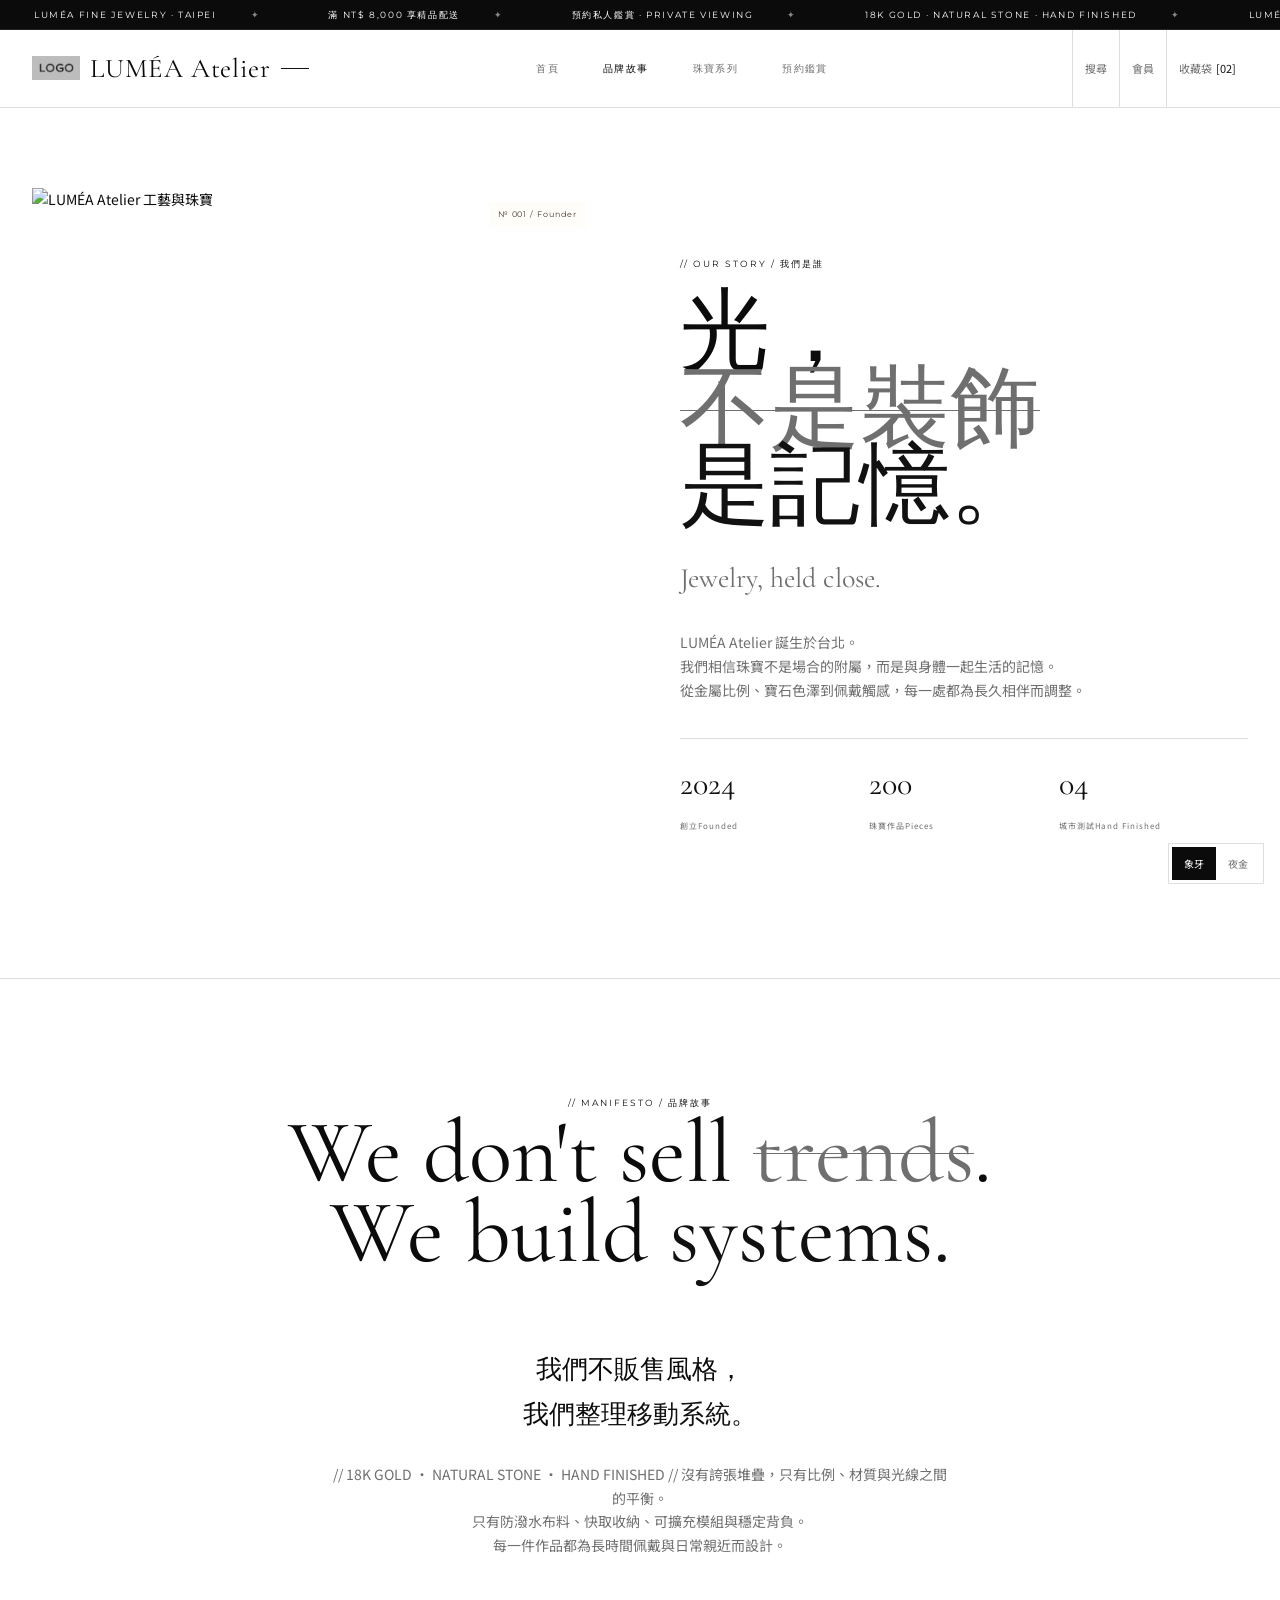
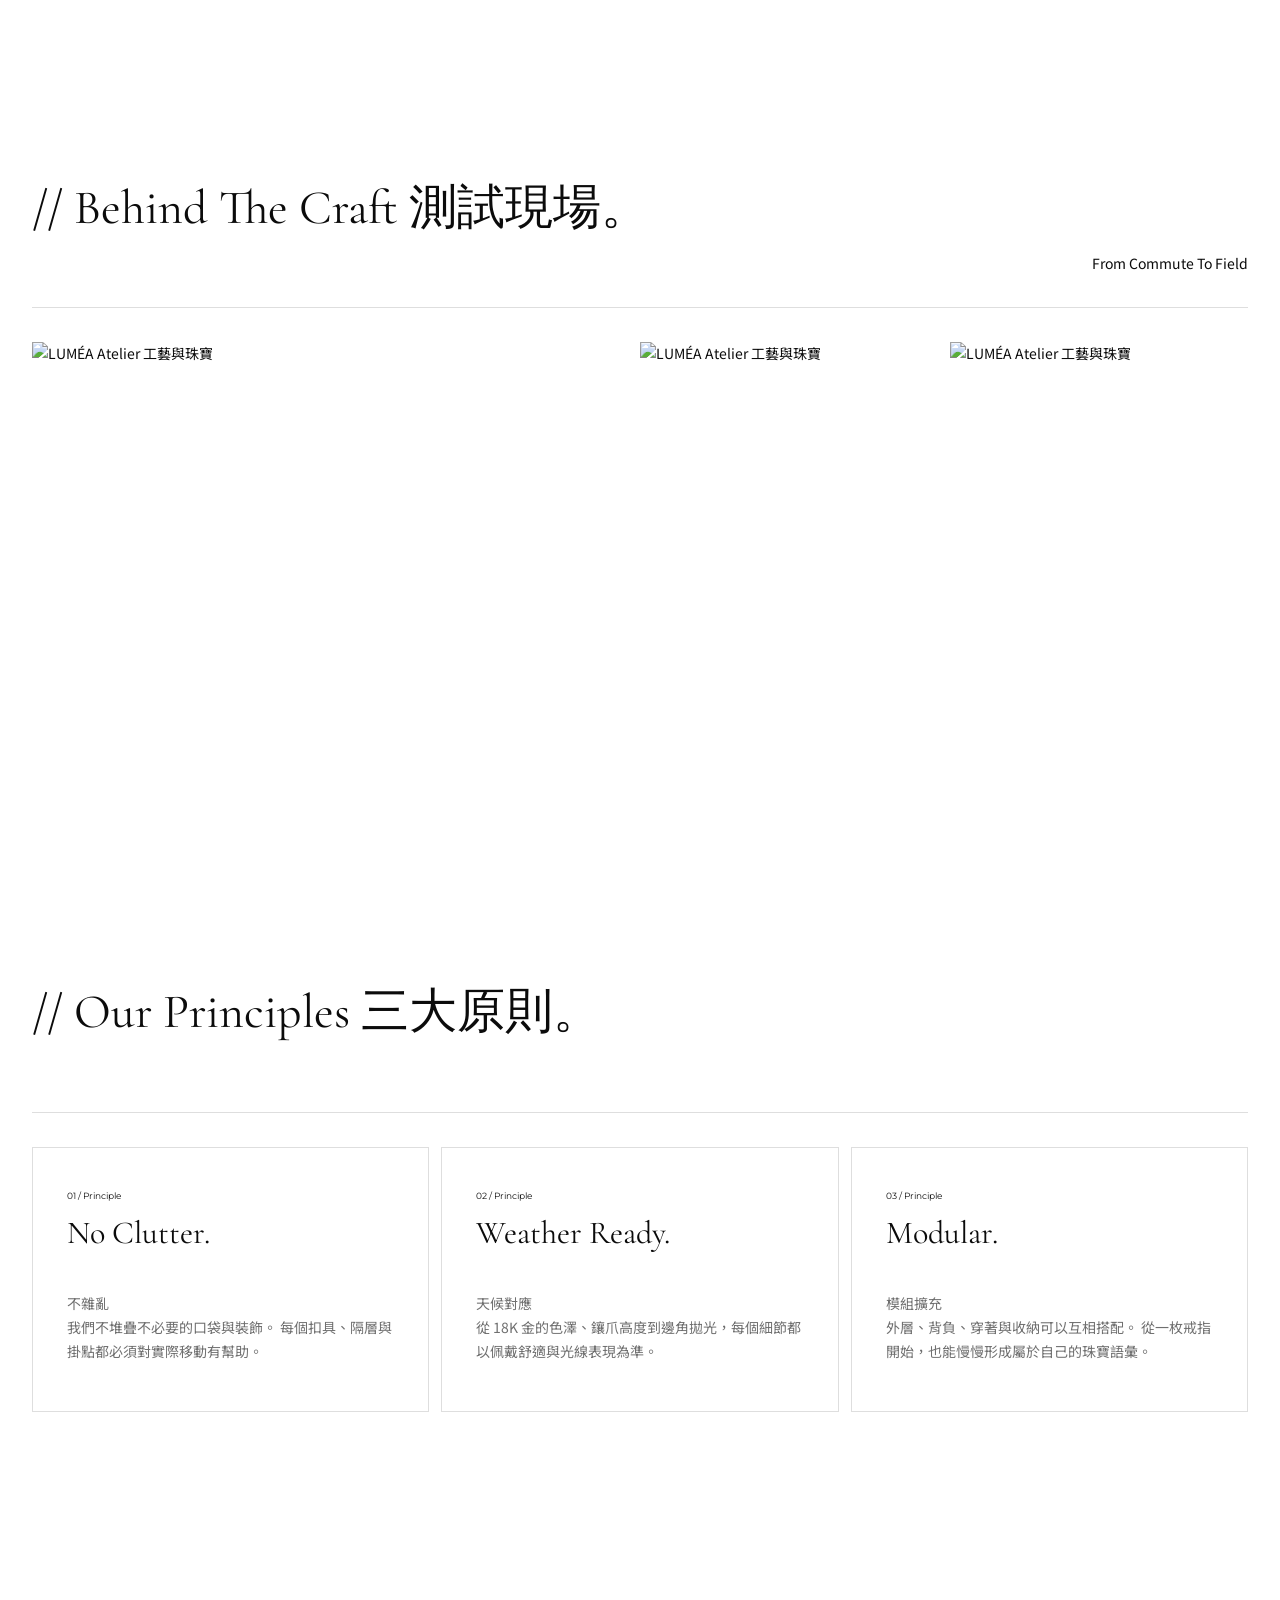
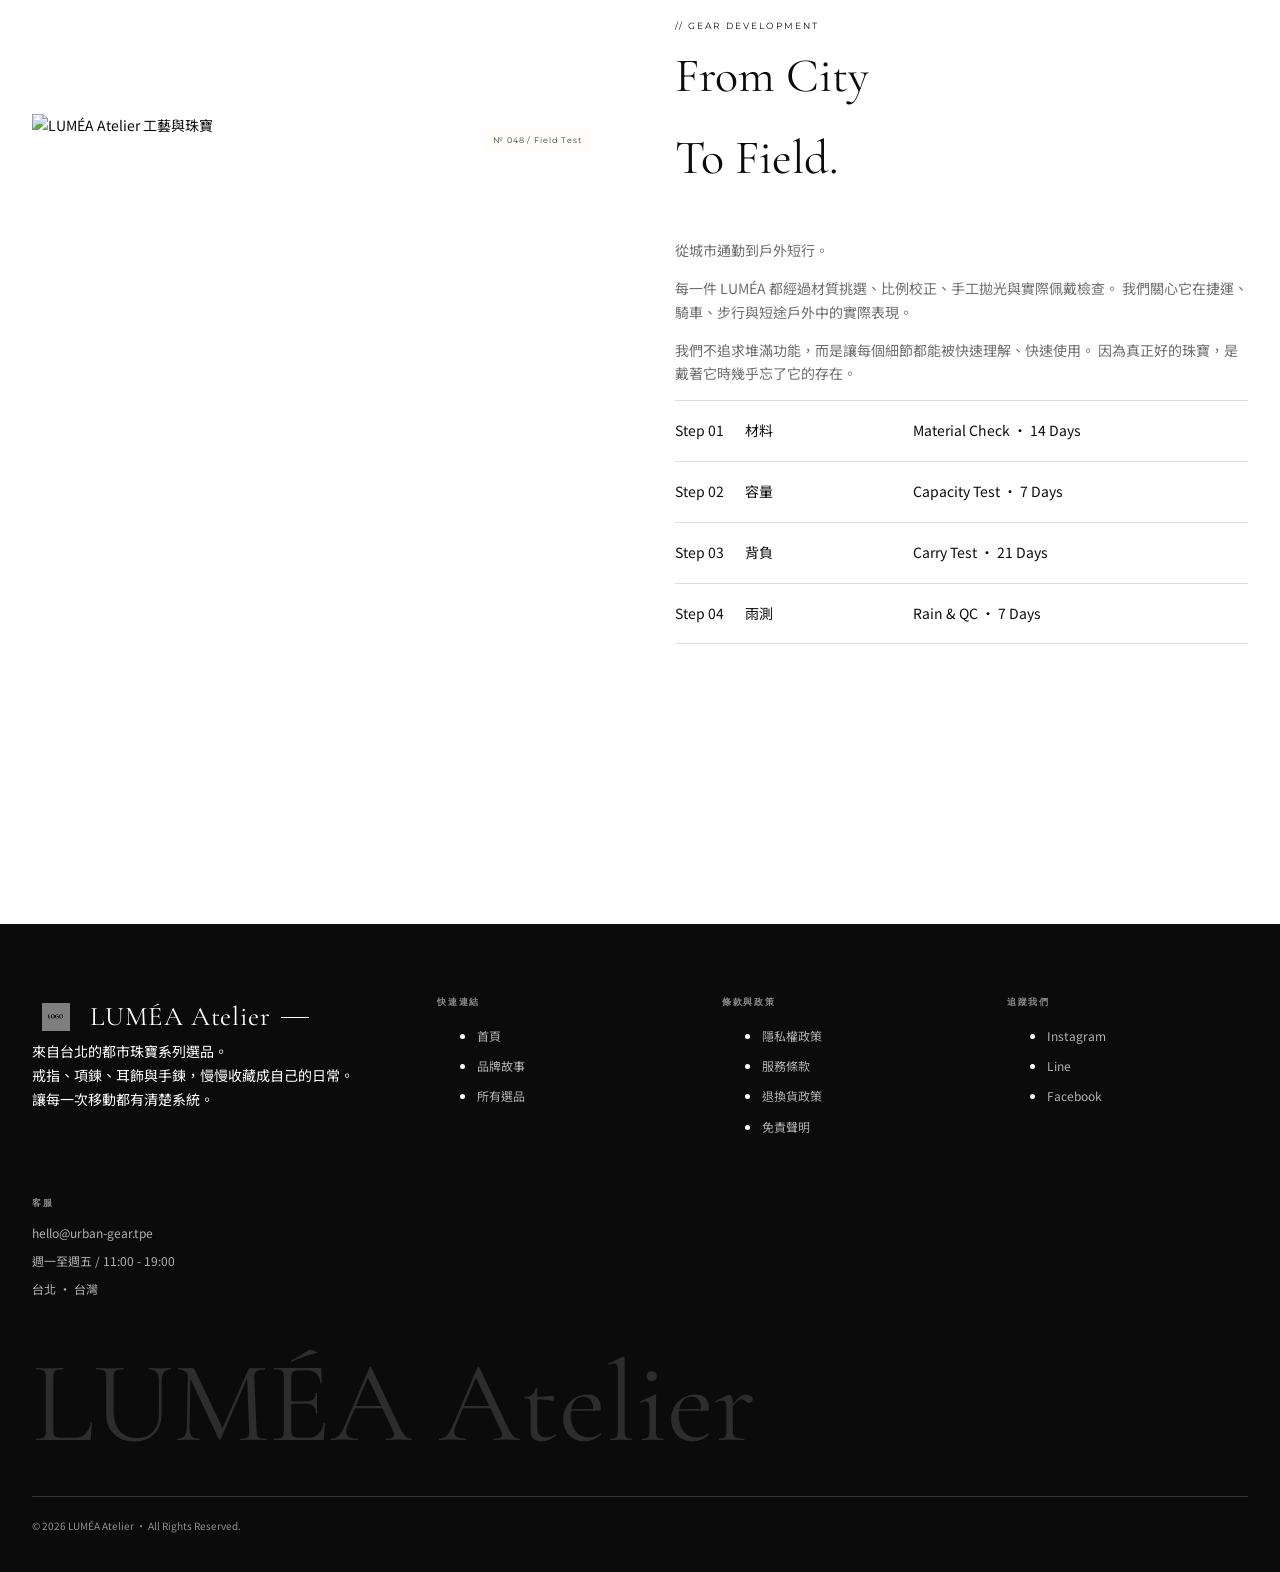
==== about/about.html @ 5f522847 "first commit" ====
<!DOCTYPE html>

<html lang="zh-Hant">
<head>
<meta charset="utf-8"/>
<meta content="width=device-width, initial-scale=1.0" name="viewport"/>
<meta content="LUMÉA Atelier 品牌故事 — 關於材質、手工與陪伴肌膚的珠寶。" name="description"/>
<title>品牌故事 — LUMÉA Atelier</title>
<link href="../css/base.css" rel="stylesheet"/>
<link href="../css/about.css" rel="stylesheet"/>
</head>
<body>
<!-- 跑馬燈 -->
<div class="top-marquee">
<div class="marquee-track">
<span>LUMÉA Fine Jewelry · Taipei</span>
<span>滿 NT$ 8,000 享精品配送</span>
<span>預約私人鑑賞 · Private Viewing</span>
<span>18K Gold · Natural Stone · Hand Finished</span>
<span>LUMÉA Fine Jewelry · Taipei</span>
<span>滿 NT$ 8,000 享精品配送</span>
<span>預約私人鑑賞 · Private Viewing</span>
<span>18K Gold · Natural Stone · Hand Finished</span>
</div>
</div>
<!-- HEADER -->
<header class="header">
<div class="header-container">
<a class="logo" href="../index/index.html">
<img class="logo-img logo-light" src="../assets/logo/logo.png" alt="LUMÉA logo">
<img class="logo-img logo-dark" src="../assets/logo/logo02.png" alt="LUMÉA logo">
<span class="logo-text">LUMÉA Atelier</span>
<span class="dot"></span>
</a>
<button aria-expanded="false" aria-label="開啟選單" class="menu-toggle" id="menuToggle">
<span></span><span></span><span></span>
</button>
<nav class="nav-menu">
<a href="../index/index.html">首頁</a>
<a class="active" href="../about/about.html">品牌故事</a>
<div class="nav-dropdown">
<a class="nav-dropdown-trigger" href="../product/product.html">珠寶系列</a>
<div class="nav-dropdown-menu">
<a href="../product/product.html">全系列</a>
<a href="../product/product.html?category=tees">戒指 / Rings</a>
<a href="../product/product.html?category=outerwear">項鍊 / Necklaces</a>
<a href="../product/product.html?category=bottoms">耳飾 / Earrings</a>
<a href="../product/product.html?category=accessories">手鍊 / Bracelets</a>
</div>
</div>
<a href="#footer">預約鑑賞</a>
</nav>
<div class="nav-icons">
<a href="#">搜尋</a>
<a href="#">會員</a>
<a href="#">收藏袋<span class="cart-count">[02]</span></a>
</div>
</div>
</header>
<!-- Mobile Drawer -->
<div class="mobile-drawer" id="mobileDrawer">
<div class="mobile-drawer-inner">
<a class="drawer-link" href="../index/index.html">首頁</a>
<a class="drawer-link active" href="../about/about.html">品牌故事</a>
<div class="drawer-dropdown">
<button class="drawer-dropdown-toggle" id="drawerDropdownToggle" type="button">
          珠寶系列 <span class="drawer-arrow">⌄</span>
</button>
<div class="drawer-submenu" id="drawerSubmenu">
<a class="drawer-sublink" href="../product/product.html">全系列</a>
<a class="drawer-sublink" href="../product/product.html?category=tees">戒指 / Rings</a>
<a class="drawer-sublink" href="../product/product.html?category=outerwear">項鍊 / Necklaces</a>
<a class="drawer-sublink" href="../product/product.html?category=bottoms">耳飾 / Earrings</a>
<a class="drawer-sublink" href="../product/product.html?category=accessories">手鍊 / Bracelets</a>
</div>
</div>
<a class="drawer-link" href="#footer">預約鑑賞</a>
<div class="mobile-drawer-icons">
<a href="#">搜尋</a>
<a href="#">會員</a>
<a href="#">收藏袋 (2)</a>
</div>
</div>
</div>
<main class="about-page">
<!-- About Hero -->
<section class="about-hero">
<div class="about-hero-container">
<div class="about-hero-image">
<span class="about-hero-image-tag">№ 001 / Founder</span>
<img alt="LUMÉA Atelier 工藝與珠寶" src="https://images.unsplash.com/photo-1605100804763-247f67b3557e?auto=format&amp;fit=crop&amp;w=1400&amp;q=88"/>
</div>
<div class="about-hero-text">
<span class="kicker">// Our Story / 我們是誰</span>
<h1>光，<br/><span class="strike">不是裝飾</span><br/><span class="accent-text">是記憶。</span></h1>
<p class="about-hero-sub">Jewelry, held close.</p>
<p>
            LUMÉA Atelier 誕生於台北。<br/>
            我們相信珠寶不是場合的附屬，而是與身體一起生活的記憶。<br/>
            從金屬比例、寶石色澤到佩戴觸感，每一處都為長久相伴而調整。
          </p>
<div class="about-stats">
<div class="stat-item">
<span class="stat-num">2024</span>
<span class="stat-label">
<span class="zh">創立</span>Founded
              </span>
</div>
<div class="stat-item">
<span class="stat-num">200</span>
<span class="stat-label">
<span class="zh">珠寶作品</span>Pieces
              </span>
</div>
<div class="stat-item">
<span class="stat-num">04</span>
<span class="stat-label">
<span class="zh">城市測試</span>Hand Finished
              </span>
</div>
</div>
</div>
</div>
</section>
<!-- Manifesto Wall -->
<section class="about-manifesto-wall">
<div class="manifesto-wall-container">
<div class="manifesto-wall-kicker">
<span class="kicker">// Manifesto / 品牌故事</span>
</div>
<h2 class="manifesto-wall-title">
          We don't sell <span class="strike">trends</span>.<br/>
          We build <span class="glow">systems.</span>
</h2>
<p class="manifesto-wall-sub">
          我們不販售風格，<br/>
          我們整理<span class="accent-text">移動系統</span>。
        </p>
<p class="manifesto-wall-desc">
<span class="mono">// 18K GOLD · NATURAL STONE · HAND FINISHED //</span>
          沒有誇張堆疊，只有比例、材質與光線之間的平衡。<br/>
          只有防潑水布料、快取收納、可擴充模組與穩定背負。<br/>
          每一件作品都為長時間佩戴與日常親近而設計。
        </p>
</div>
</section>
<!-- Story Gallery 製造現場 -->
<section class="about-story-section">
<div class="about-story-container">
<div class="story-header">
<h2>
<span class="small">// Behind The Craft</span>
            測試現場。
          </h2>
<p>From Commute To Field</p>
</div>
<div class="story-gallery-grid">
<div class="story-gallery-item" data-num="01 / Studio">
<img alt="LUMÉA Atelier 工藝與珠寶" src="https://images.unsplash.com/photo-1535632066927-ab7c9ab60908?auto=format&amp;fit=crop&amp;w=1400&amp;q=88"/>
</div>
<div class="story-gallery-item" data-num="02 / Fabric">
<img alt="LUMÉA Atelier 工藝與珠寶" src="https://images.unsplash.com/photo-1617038220319-276d3cfab638?auto=format&amp;fit=crop&amp;w=1400&amp;q=88"/>
</div>
<div class="story-gallery-item" data-num="03 / Cut">
<img alt="LUMÉA Atelier 工藝與珠寶" src="https://cdn.store-assets.com/s/934659/i/83951031.jpeg?width=480"/>
</div>
</div>
</div>
</section>
<!-- Brand Values 三大原則 -->
<section class="brand-values">
<div class="values-section-title">
<h2>
<span class="small">// Our Principles</span>
          三大原則。
        </h2>
</div>
<div class="values-grid">
<div class="value-item" data-num="01">
<span class="value-num">01 / Principle</span>
<h3>No Clutter.</h3>
<span class="value-h3-zh">不雜亂</span>
<p>
            我們不堆疊不必要的口袋與裝飾。
            每個扣具、隔層與掛點都必須對實際移動有幫助。
          </p>
</div>
<div class="value-item" data-num="02">
<span class="value-num">02 / Principle</span>
<h3>Weather Ready.</h3>
<span class="value-h3-zh">天候對應</span>
<p>
            從 18K 金的色澤、鑲爪高度到邊角拋光，每個細節都以佩戴舒適與光線表現為準。
          </p>
</div>
<div class="value-item" data-num="03">
<span class="value-num">03 / Principle</span>
<h3>Modular.</h3>
<span class="value-h3-zh">模組擴充</span>
<p>
            外層、背負、穿著與收納可以互相搭配。
            從一枚戒指開始，也能慢慢形成屬於自己的珠寶語彙。
          </p>
</div>
</div>
</section>
<!-- Detail Row 製作過程 -->
<section class="about-detail">
<div class="detail-row">
<div class="detail-img">
<span class="detail-img-tag">№ 048 / Field Test</span>
<img alt="LUMÉA Atelier 工藝與珠寶" src="https://images.unsplash.com/photo-1573408301185-9146fe634ad0?auto=format&amp;fit=crop&amp;w=1400&amp;q=88"/>
</div>
<div class="detail-content">
<span class="kicker">// Gear Development</span>
<h2>From City<br/>To Field.</h2>
<p class="detail-sub">從城市通勤到戶外短行。</p>
<p>
            每一件 LUMÉA 都經過材質挑選、比例校正、手工拋光與實際佩戴檢查。
            我們關心它在捷運、騎車、步行與短途戶外中的實際表現。
          </p>
<p>
            我們不追求堆滿功能，而是讓每個細節都能被快速理解、快速使用。
            因為真正好的珠寶，是戴著它時幾乎忘了它的存在。
          </p>
<div class="detail-process">
<div class="process-item">
<span class="process-num">Step 01</span>
<span class="process-name">材料</span>
<span class="process-desc">Material Check · 14 Days</span>
</div>
<div class="process-item">
<span class="process-num">Step 02</span>
<span class="process-name">容量</span>
<span class="process-desc">Capacity Test · 7 Days</span>
</div>
<div class="process-item">
<span class="process-num">Step 03</span>
<span class="process-name">背負</span>
<span class="process-desc">Carry Test · 21 Days</span>
</div>
<div class="process-item">
<span class="process-num">Step 04</span>
<span class="process-name">雨測</span>
<span class="process-desc">Rain &amp; QC · 7 Days</span>
</div>
</div>
</div>
</div>
</section>
</main>
<!-- FOOTER -->
<footer class="footer-main" id="footer">
<div class="footer-top-container">
<div class="footer-brand">
<a class="logo" href="../index/index.html">
<img class="logo-img logo-light" src="../assets/logo/logo.png" alt="LUMÉA logo">
<img class="logo-img logo-dark" src="../assets/logo/logo02.png" alt="LUMÉA logo">
<span class="logo-text">LUMÉA Atelier</span>
<span class="dot"></span>
</a>
<p>
          來自台北的都市珠寶系列選品。<br/>
          戒指、項鍊、耳飾與手鍊，慢慢收藏成自己的日常。<br/>
          讓每一次移動都有清楚系統。
        </p>
</div>
<div class="footer-column">
<h4>快速連結</h4>
<ul>
<li><a href="../index/index.html">首頁</a></li>
<li><a href="../about/about.html">品牌故事</a></li>
<li><a href="../product/product.html">所有選品</a></li>
</ul>
</div>
<div class="footer-column">
<h4>條款與政策</h4>
<ul>
<li><a href="#">隱私權政策</a></li>
<li><a href="#">服務條款</a></li>
<li><a href="#">退換貨政策</a></li>
<li><a href="#">免責聲明</a></li>
</ul>
</div>
<div class="footer-column">
<h4>追蹤我們</h4>
<ul>
<li><a href="#">Instagram</a></li>
<li><a href="#">Line</a></li>
<li><a href="#">Facebook</a></li>
</ul>
</div>
<div class="footer-column">
<h4>客服</h4>
<p>hello@urban-gear.tpe</p>
<p>週一至週五 / 11:00 - 19:00</p>
<p>台北 · 台灣</p>
</div>
</div>
<div class="footer-big-text">LUMÉA Atelier</div>
<div class="footer-bottom">
<p>© 2026 LUMÉA Atelier · All Rights Reserved.</p>
</div>
</footer>
<script>
    const menuToggle = document.getElementById('menuToggle');
    const mobileDrawer = document.getElementById('mobileDrawer');
    const drawerDropdownToggle = document.getElementById('drawerDropdownToggle');
    const drawerSubmenu = document.getElementById('drawerSubmenu');

    if (menuToggle && mobileDrawer) {
      menuToggle.addEventListener('click', () => {
        menuToggle.classList.toggle('active');
        mobileDrawer.classList.toggle('active');
        menuToggle.setAttribute(
          'aria-expanded',
          menuToggle.classList.contains('active')
        );
      });
    }

    if (drawerDropdownToggle && drawerSubmenu) {
      drawerDropdownToggle.addEventListener('click', () => {
        drawerDropdownToggle.classList.toggle('active');
        drawerSubmenu.classList.toggle('active');
      });
    }
  </script>
<script src="../assets/js/theme-switcher.js"></script>
</body>
</html>
---- css/base.css ----
@import url("https://fonts.googleapis.com/css2?family=Cormorant+Garamond:wght@400;500;600&family=Noto+Sans+TC:wght@300;400;500;600&family=Montserrat:wght@400;500;600&display=swap");
:root{--bg:#ffffff;--surface:#ffffff;--ink:#0b0b0b;--muted:#6f6f6f;--line:#dedede;--gold:#111111;--gold2:#8a8a8a;--deep:#0b0b0b;--serif:"Cormorant Garamond",serif;--sans:"Noto Sans TC",sans-serif;--mono:"Montserrat",sans-serif;--header:78px;--marquee:30px;--max:1380px}
:root[data-theme="noir"]{--bg:#0b0b0b;--surface:#111111;--ink:#f7f7f7;--muted:#a8a8a8;--line:#333333;--gold:#ffffff;--gold2:#bdbdbd;--deep:#ffffff}
*{box-sizing:border-box}html,body{margin:0;padding:0}html{scroll-behavior:smooth}body{font-family:var(--sans);font-size:14px;line-height:1.7;color:var(--ink);background:var(--bg);overflow-x:hidden}img{max-width:100%;display:block}a{text-decoration:none;color:inherit}button{font:inherit;color:inherit;background:none;border:0;cursor:pointer}h1,h2,h3,h4,p{margin-top:0}.top-marquee{height:var(--marquee);overflow:hidden;background:var(--ink);color:var(--bg);border-bottom:1px solid rgba(255,255,255,.1)}.marquee-track{height:100%;display:flex;align-items:center;white-space:nowrap;animation:marquee 34s linear infinite}.marquee-track span{font-family:var(--mono);font-size:9px;letter-spacing:.18em;text-transform:uppercase;padding:0 34px}.marquee-track span:after{content:"✦";margin-left:34px;color:var(--gold2)}@keyframes marquee{to{transform:translateX(-50%)}}
.header{height:var(--header);position:sticky;top:0;z-index:1000;background:color-mix(in srgb,var(--bg) 88%,transparent);backdrop-filter:blur(18px);border-bottom:1px solid var(--line)}.header-container{height:100%;max-width:var(--max);margin:auto;padding:0 32px;display:grid;grid-template-columns:260px 1fr auto;align-items:center}.logo{display:flex;align-items:center;gap:10px;font-family:var(--serif);font-size:27px;letter-spacing:.03em}.logo img{display:none}.logo-text,.logo>span:not(.dot){white-space:nowrap}.logo .dot{width:28px;height:1px;background:var(--gold);display:block}.nav-menu{display:flex;justify-content:center;height:100%}.nav-menu>a,.nav-dropdown-trigger{height:100%;display:flex;align-items:center;padding:0 22px;font-family:var(--mono);font-size:10px;letter-spacing:.14em;color:var(--muted);text-transform:uppercase}.nav-menu>a:hover,.nav-menu>a.active,.nav-dropdown-trigger:hover,.nav-dropdown-trigger.active{color:var(--ink)}.nav-dropdown{position:relative}.nav-dropdown-menu{position:absolute;top:100%;left:50%;transform:translateX(-50%);min-width:230px;background:var(--surface);border:1px solid var(--line);padding:10px;opacity:0;visibility:hidden;transition:.2s}.nav-dropdown:hover .nav-dropdown-menu{opacity:1;visibility:visible}.nav-dropdown-menu a{display:block;padding:11px 14px;font-size:12px;color:var(--muted)}.nav-dropdown-menu a:hover{color:var(--gold)}.nav-icons{display:flex;height:100%}.nav-icons a{display:flex;align-items:center;padding:0 12px;font-size:11px;color:var(--muted);border-left:1px solid var(--line)}.cart-count{color:var(--gold);margin-left:4px}.menu-toggle{display:none;width:42px;height:42px;border:1px solid var(--line);flex-direction:column;gap:5px;align-items:center;justify-content:center}.menu-toggle span{width:19px;height:1px;background:var(--ink)}.mobile-drawer{position:fixed;inset:calc(var(--marquee) + var(--header)) 0 0 auto;width:min(88vw,420px);background:var(--surface);border-left:1px solid var(--line);transform:translateX(100%);transition:.3s;z-index:999;overflow:auto}.mobile-drawer.active{transform:none}.mobile-drawer-inner{padding:28px}.drawer-link,.drawer-dropdown-toggle{display:flex;width:100%;justify-content:space-between;padding:17px 0;border-bottom:1px solid var(--line);font-family:var(--serif);font-size:25px}.drawer-submenu{display:none;padding:8px 0 14px}.drawer-submenu.active{display:block}.drawer-sublink{display:block;padding:8px 0 8px 16px;color:var(--muted)}.mobile-drawer-icons{display:flex;gap:18px;padding-top:30px;color:var(--muted);font-size:12px}
.kicker{font-family:var(--mono);font-size:9px;letter-spacing:.22em;color:var(--gold);text-transform:uppercase}.btn{display:inline-flex;align-items:center;justify-content:center;min-height:48px;padding:0 24px;border:1px solid var(--line);font-family:var(--mono);font-size:10px;letter-spacing:.14em;text-transform:uppercase;transition:.25s}.btn-accent{background:var(--ink);color:var(--bg);border-color:var(--ink)}.btn-accent:hover{background:var(--gold);border-color:var(--gold)}.btn-outline:hover{border-color:var(--gold);color:var(--gold)}
.footer-main{margin-top:100px;background:var(--ink);color:var(--bg);padding:70px 32px 28px}.footer-top-container{max-width:var(--max);margin:auto;display:grid;grid-template-columns:1.5fr repeat(3,1fr);gap:44px}.footer-brand .logo{color:var(--bg)}.footer-column h4{font-family:var(--mono);font-size:9px;letter-spacing:.18em;color:var(--gold2);text-transform:uppercase}.footer-column a,.footer-column p{display:block;color:color-mix(in srgb,var(--bg) 68%,transparent);margin:8px 0;font-size:12px}.footer-big-text{max-width:var(--max);margin:50px auto 0;font-family:var(--serif);font-size:clamp(58px,9vw,140px);line-height:.8;color:color-mix(in srgb,var(--bg) 14%,transparent)}.footer-bottom{max-width:var(--max);margin:46px auto 0;padding-top:20px;border-top:1px solid rgba(255,255,255,.18);display:flex;justify-content:space-between;font-size:10px;color:color-mix(in srgb,var(--bg) 55%,transparent)}
.theme-switcher{position:fixed;right:16px;bottom:16px;z-index:100000;display:flex;background:var(--surface);border:1px solid var(--line);padding:3px}.theme-switcher button{padding:8px 12px;font-size:10px;color:var(--muted)}.theme-switcher button.is-active{background:var(--ink);color:var(--bg)}
@media(max-width:1100px){.header-container{display:flex;padding:0 22px}.nav-menu,.nav-icons{display:none}.menu-toggle{display:flex;margin-left:auto}.footer-top-container{grid-template-columns:1fr 1fr}.footer-brand{grid-column:1/-1}}
@media(max-width:640px){:root{--header:68px}.header-container{padding:0 16px}.logo{font-size:22px}.footer-main{padding:54px 20px 24px}.footer-top-container{grid-template-columns:1fr}.footer-brand{grid-column:auto}.footer-bottom{display:block}.footer-big-text{font-size:56px}}

/* ==========================================================================\n   LUMÉA Product Detail V2 — isolated header/footer shell\n   Keeps /product-detail independent without overriding shared .header navigation.\n   ========================================================================== */
.site-header{height:82px;display:grid;grid-template-columns:1fr auto 1fr;align-items:center;padding:0 42px;border-bottom:1px solid #dedede;background:rgba(255,255,255,.96);position:sticky;top:0;z-index:100}
.site-header .wordmark{font-family:'Cormorant Garamond',serif;font-size:29px;font-weight:600;letter-spacing:.18em}
.site-header .desktop-nav{display:flex;gap:36px;font-size:10px;letter-spacing:.18em;text-transform:uppercase}
.site-header .header-actions{justify-self:end;display:flex;gap:24px;font-size:10px;letter-spacing:.12em;text-transform:uppercase}
.site-header .menu{display:none;font-size:19px}
body.no-scroll{overflow:hidden}
body > footer:not(.footer-main){border-top:1px solid #dedede;padding:34px 42px;display:grid;grid-template-columns:1fr 1fr 1fr;font-size:9px;letter-spacing:.16em;text-transform:uppercase;background:#fff;color:#171717}
body > footer:not(.footer-main) span:nth-child(2){text-align:center}
body > footer:not(.footer-main) span:nth-child(3){text-align:right}
@media(max-width:860px){
  .site-header{height:68px;padding:0 20px;grid-template-columns:1fr auto}
  .site-header .desktop-nav,.site-header .header-actions button:not(.menu){display:none}
  .site-header .header-actions{display:block}
  .site-header .menu{display:block}
  .site-header .wordmark{font-size:25px}
  body > footer:not(.footer-main){padding:28px 20px;grid-template-columns:1fr;gap:10px}
  body > footer:not(.footer-main) span:nth-child(2),body > footer:not(.footer-main) span:nth-child(3){text-align:left}
}

/* ==========================================================================
   LUMÉA — Logo visibility fix V2
   圖片 Logo + 原本 LUMÉA Atelier 文字商標同時保留
   ========================================================================== */
.logo {
  display: flex;
  align-items: center;
  gap: 10px;
}

/* base.css 原本有 .logo img { display:none; }，這裡強制恢復 */
.logo .logo-img {
  display: block !important;
  flex: 0 0 auto;
  width: 48px;
  height: 28px;
  object-fit: contain;
}

/* 原本的文字商標與右側短線都保留 */
.logo .logo-text {
  display: inline-block !important;
  white-space: nowrap;
}

.logo .dot {
  display: block !important;
  width: 28px;
  height: 1px;
  flex: 0 0 28px;
  background: var(--gold);
}

/* Header：象牙 / 夜金對應圖片 */
.header .logo-light {
  display: block !important;
}
.header .logo-dark {
  display: none !important;
}

:root[data-theme="noir"] .header .logo-light {
  display: none !important;
}
:root[data-theme="noir"] .header .logo-dark {
  display: block !important;
}

/* Footer 底色與頁面相反，因此圖片版本反向 */
.footer-main .logo-light {
  display: none !important;
}
.footer-main .logo-dark {
  display: block !important;
}

:root[data-theme="noir"] .footer-main .logo-light {
  display: block !important;
}
:root[data-theme="noir"] .footer-main .logo-dark {
  display: none !important;
}

/* Footer 的文字商標與短線跟著 footer 前景色 */
.footer-main .logo .dot {
  background: var(--bg);
}

@media (max-width: 640px) {
  .logo .logo-img {
    width: 40px;
    height: 24px;
  }

  .logo {
    gap: 8px;
  }

  .logo .dot {
    width: 20px;
    flex-basis: 20px;
  }
}
---- css/about.css ----
.about-page{background:var(--bg)}.about-hero{border-bottom:1px solid var(--line)}.about-hero-container{max-width:var(--max);margin:auto;padding:80px 32px;display:grid;grid-template-columns:1fr 1fr;gap:80px;align-items:center}.about-hero-image{aspect-ratio:4/5;position:relative;overflow:hidden;background:var(--surface)}.about-hero-image img{width:100%;height:100%;object-fit:cover}.about-hero-image-tag,.detail-img-tag{position:absolute;top:14px;right:14px;background:rgba(255,253,249,.9);color:#453a31;padding:6px 9px;font-family:var(--mono);font-size:8px;letter-spacing:.12em}.about-hero-text h1{font-family:var(--serif);font-size:clamp(60px,7vw,100px);font-weight:400;line-height:.86;margin:20px 0 30px}.about-hero-text h1 .strike{text-decoration:line-through;text-decoration-thickness:1px;color:var(--muted)}.accent-text,.glow{color:var(--gold)}.about-hero-sub{font-family:var(--serif);font-size:28px}.about-hero-text>p{color:var(--muted)}.about-stats{display:grid;grid-template-columns:repeat(3,1fr);border-top:1px solid var(--line);margin-top:36px}.stat-item{padding:18px 10px 0 0}.stat-num{display:block;font-family:var(--serif);font-size:32px;color:var(--gold)}.stat-label{font-size:8px;letter-spacing:.12em;color:var(--muted)}.about-manifesto-wall{padding:110px 32px;background:var(--surface);text-align:center}.manifesto-wall-container{max-width:900px;margin:auto}.manifesto-wall-title{font-family:var(--serif);font-size:clamp(50px,7vw,92px);font-weight:400;line-height:.9}.manifesto-wall-title .strike{text-decoration:line-through;text-decoration-thickness:1px;color:var(--muted)}.manifesto-wall-sub{font-family:var(--serif);font-size:26px}.manifesto-wall-desc{color:var(--muted);max-width:620px;margin:auto}.about-story-section,.brand-values,.about-detail{max-width:var(--max);margin:auto;padding:100px 32px}.story-header,.values-section-title{display:flex;justify-content:space-between;align-items:end;padding-bottom:18px;border-bottom:1px solid var(--line);margin-bottom:34px}.story-header h2,.values-section-title h2{font-family:var(--serif);font-size:48px;font-weight:400}.story-gallery-grid{display:grid;grid-template-columns:2fr 1fr 1fr;gap:12px}.story-gallery-item{height:430px;position:relative;overflow:hidden}.story-gallery-item img{width:100%;height:100%;object-fit:cover}.values-grid{display:grid;grid-template-columns:repeat(3,1fr);gap:12px}.value-item{padding:34px;background:var(--surface);border:1px solid var(--line)}.value-num{font-family:var(--mono);font-size:9px;color:var(--gold)}.value-item h3{font-family:var(--serif);font-size:32px;font-weight:400}.value-h3-zh,.value-item p{color:var(--muted)}.detail-row{display:grid;grid-template-columns:1fr 1fr;gap:70px;align-items:center;margin-bottom:80px}.detail-img{aspect-ratio:4/3;position:relative;overflow:hidden}.detail-img img{width:100%;height:100%;object-fit:cover}.detail-content h2{font-family:var(--serif);font-size:48px;font-weight:400}.detail-content p{color:var(--muted)}.detail-process{border-top:1px solid var(--line)}.process-item{display:grid;grid-template-columns:70px 1fr 2fr;padding:18px 0;border-bottom:1px solid var(--line)}.process-num{color:var(--gold)}
@media(max-width:1100px){.about-hero-container{grid-template-columns:1fr;gap:40px}.about-hero-image{aspect-ratio:16/10}.story-gallery-grid{grid-template-columns:1fr 1fr}.values-grid{grid-template-columns:1fr 1fr}.detail-row{grid-template-columns:1fr}}
@media(max-width:640px){.about-hero-container,.about-story-section,.brand-values,.about-detail{padding:60px 20px}.about-manifesto-wall{padding:80px 20px}.about-hero-text h1{font-size:62px}.story-gallery-grid,.values-grid{grid-template-columns:1fr}.story-gallery-item{height:300px}.process-item{grid-template-columns:48px 1fr}.process-desc{grid-column:2}}
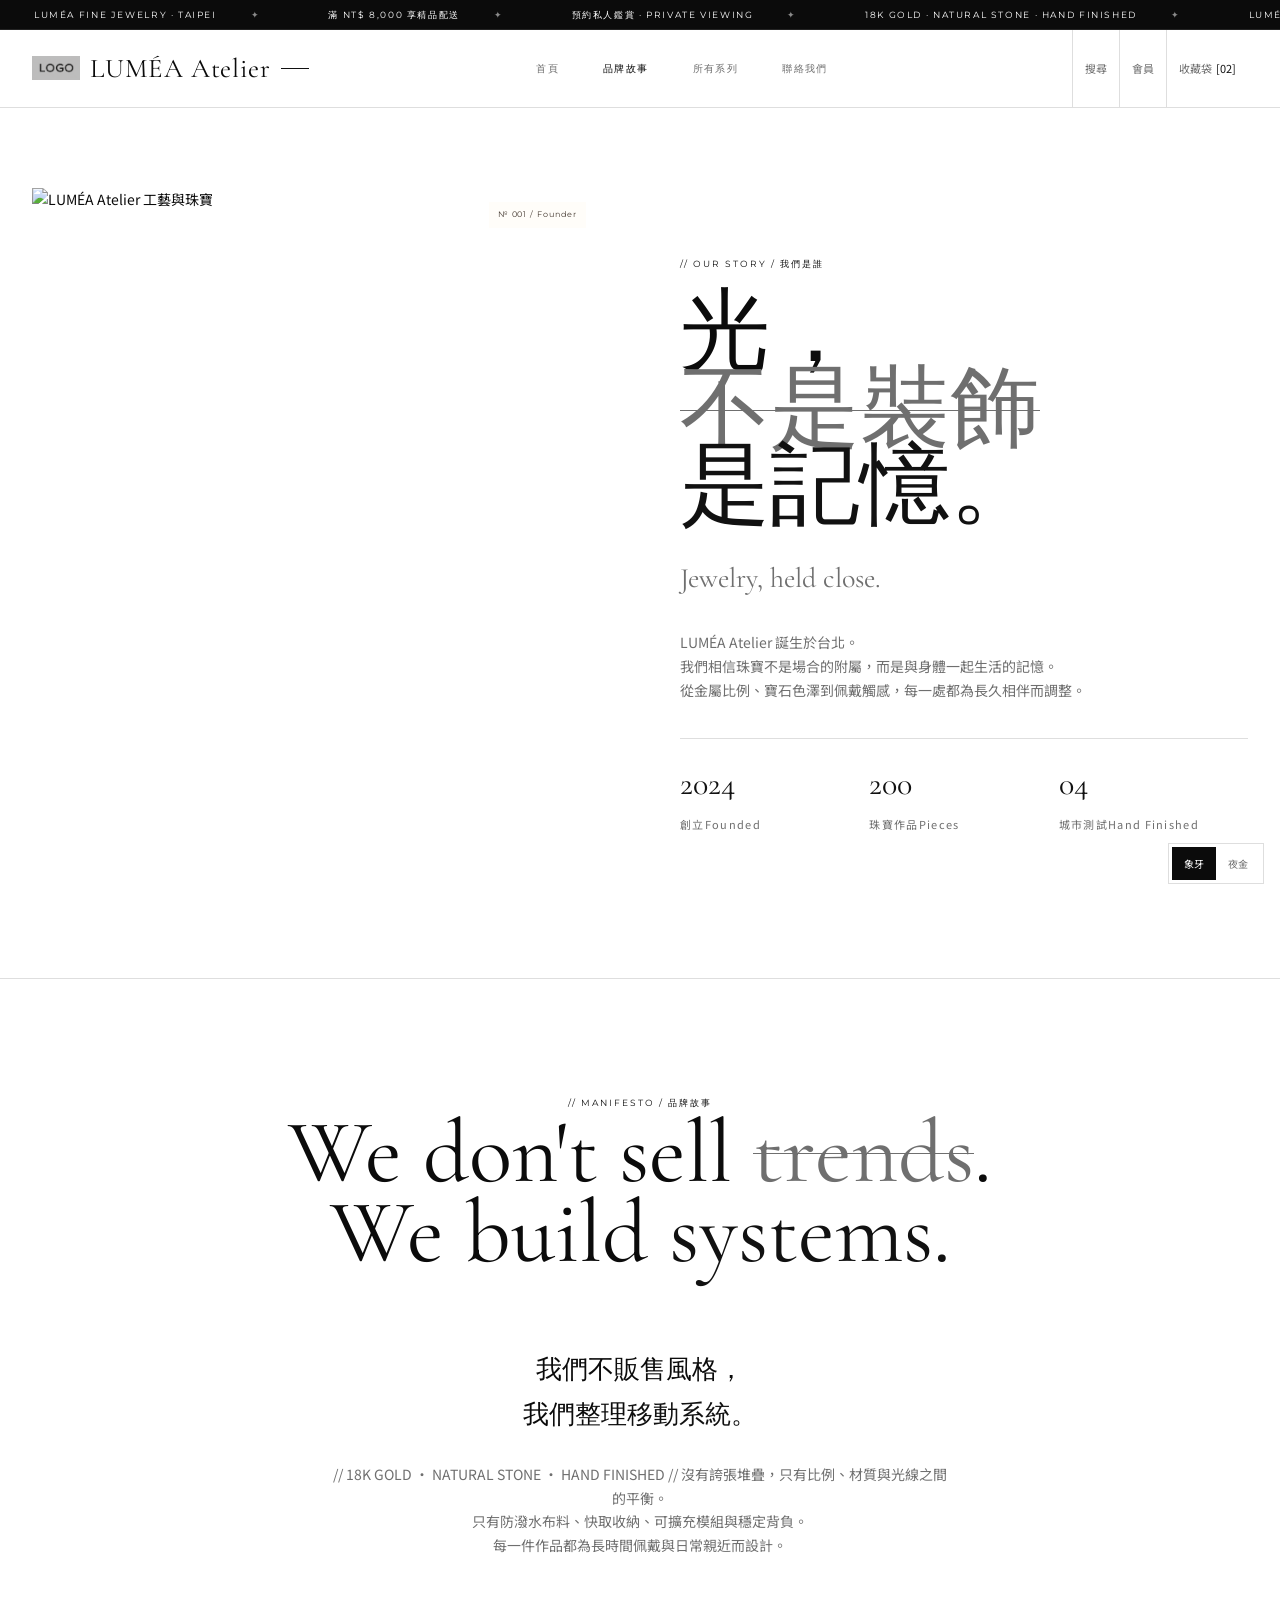
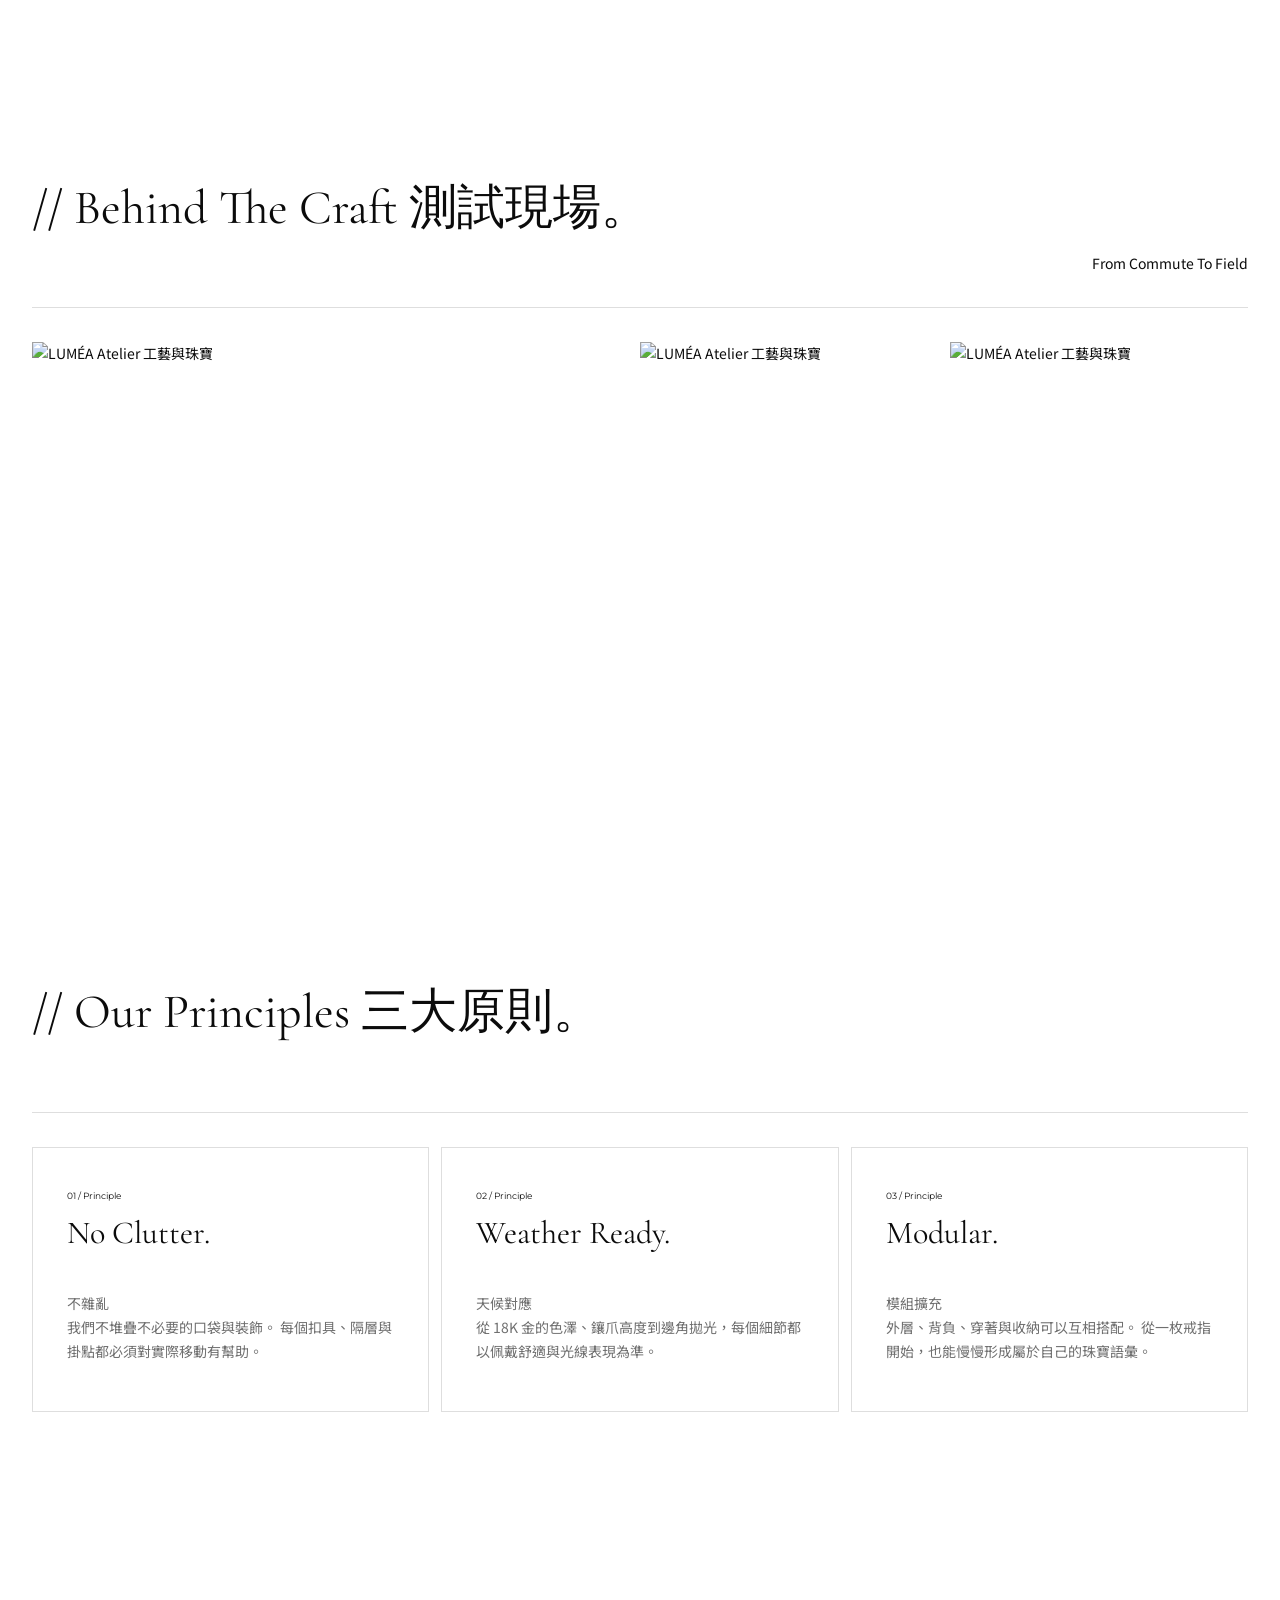
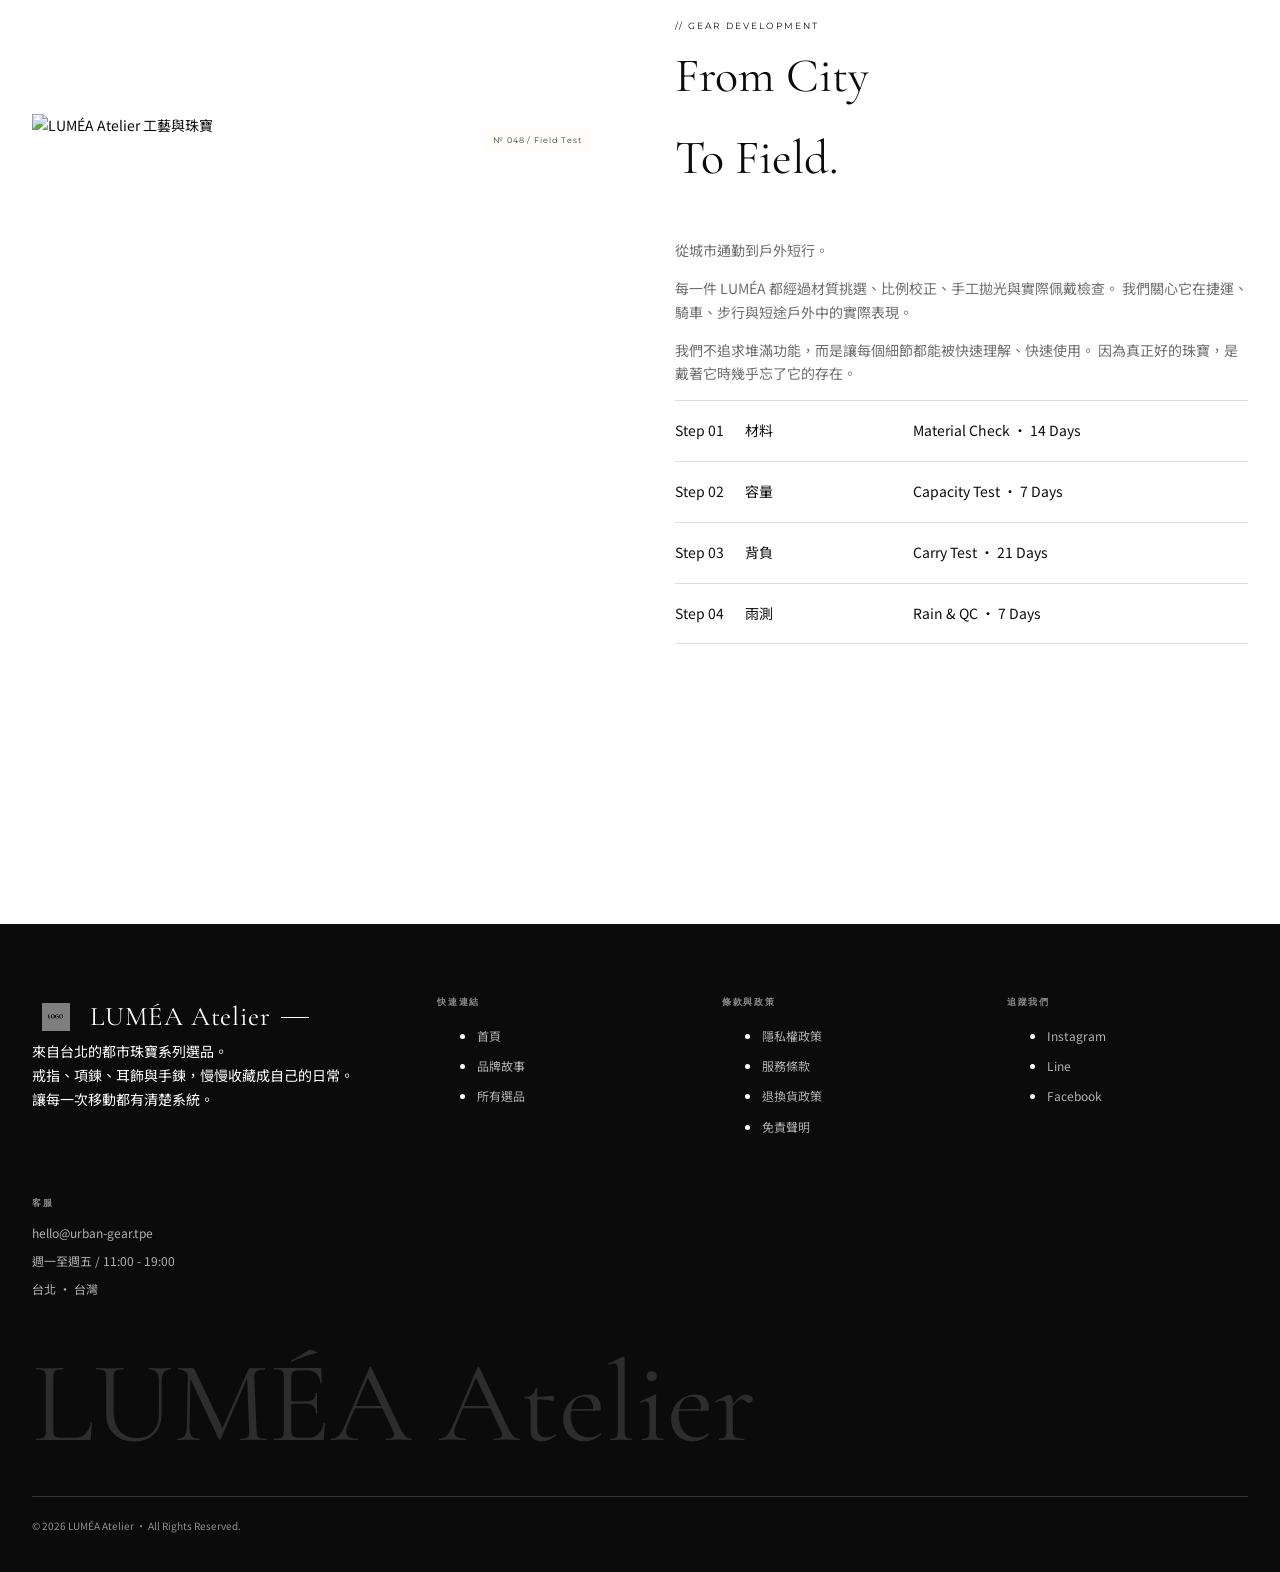
==== commit adac3ed5: "first commit" ====
--- a/about/about.html
+++ b/about/about.html
@@ -39,7 +39,7 @@
 <a href="../index/index.html">首頁</a>
 <a class="active" href="../about/about.html">品牌故事</a>
 <div class="nav-dropdown">
-<a class="nav-dropdown-trigger" href="../product/product.html">珠寶系列</a>
+<a class="nav-dropdown-trigger" href="../product/product.html">所有系列</a>
 <div class="nav-dropdown-menu">
 <a href="../product/product.html">全系列</a>
 <a href="../product/product.html?category=tees">戒指 / Rings</a>
@@ -48,7 +48,7 @@
 <a href="../product/product.html?category=accessories">手鍊 / Bracelets</a>
 </div>
 </div>
-<a href="#footer">預約鑑賞</a>
+<a href="#footer">聯絡我們</a>
 </nav>
 <div class="nav-icons">
 <a href="#">搜尋</a>
@@ -64,7 +64,7 @@
 <a class="drawer-link active" href="../about/about.html">品牌故事</a>
 <div class="drawer-dropdown">
 <button class="drawer-dropdown-toggle" id="drawerDropdownToggle" type="button">
-          珠寶系列 <span class="drawer-arrow">⌄</span>
+          所有系列 <span class="drawer-arrow">⌄</span>
 </button>
 <div class="drawer-submenu" id="drawerSubmenu">
 <a class="drawer-sublink" href="../product/product.html">全系列</a>
@@ -74,7 +74,7 @@
 <a class="drawer-sublink" href="../product/product.html?category=accessories">手鍊 / Bracelets</a>
 </div>
 </div>
-<a class="drawer-link" href="#footer">預約鑑賞</a>
+<a class="drawer-link" href="#footer">聯絡我們</a>
 <div class="mobile-drawer-icons">
 <a href="#">搜尋</a>
 <a href="#">會員</a>
--- a/css/about.css
+++ b/css/about.css
@@ -1,3 +1,3 @@
-.about-page{background:var(--bg)}.about-hero{border-bottom:1px solid var(--line)}.about-hero-container{max-width:var(--max);margin:auto;padding:80px 32px;display:grid;grid-template-columns:1fr 1fr;gap:80px;align-items:center}.about-hero-image{aspect-ratio:4/5;position:relative;overflow:hidden;background:var(--surface)}.about-hero-image img{width:100%;height:100%;object-fit:cover}.about-hero-image-tag,.detail-img-tag{position:absolute;top:14px;right:14px;background:rgba(255,253,249,.9);color:#453a31;padding:6px 9px;font-family:var(--mono);font-size:8px;letter-spacing:.12em}.about-hero-text h1{font-family:var(--serif);font-size:clamp(60px,7vw,100px);font-weight:400;line-height:.86;margin:20px 0 30px}.about-hero-text h1 .strike{text-decoration:line-through;text-decoration-thickness:1px;color:var(--muted)}.accent-text,.glow{color:var(--gold)}.about-hero-sub{font-family:var(--serif);font-size:28px}.about-hero-text>p{color:var(--muted)}.about-stats{display:grid;grid-template-columns:repeat(3,1fr);border-top:1px solid var(--line);margin-top:36px}.stat-item{padding:18px 10px 0 0}.stat-num{display:block;font-family:var(--serif);font-size:32px;color:var(--gold)}.stat-label{font-size:8px;letter-spacing:.12em;color:var(--muted)}.about-manifesto-wall{padding:110px 32px;background:var(--surface);text-align:center}.manifesto-wall-container{max-width:900px;margin:auto}.manifesto-wall-title{font-family:var(--serif);font-size:clamp(50px,7vw,92px);font-weight:400;line-height:.9}.manifesto-wall-title .strike{text-decoration:line-through;text-decoration-thickness:1px;color:var(--muted)}.manifesto-wall-sub{font-family:var(--serif);font-size:26px}.manifesto-wall-desc{color:var(--muted);max-width:620px;margin:auto}.about-story-section,.brand-values,.about-detail{max-width:var(--max);margin:auto;padding:100px 32px}.story-header,.values-section-title{display:flex;justify-content:space-between;align-items:end;padding-bottom:18px;border-bottom:1px solid var(--line);margin-bottom:34px}.story-header h2,.values-section-title h2{font-family:var(--serif);font-size:48px;font-weight:400}.story-gallery-grid{display:grid;grid-template-columns:2fr 1fr 1fr;gap:12px}.story-gallery-item{height:430px;position:relative;overflow:hidden}.story-gallery-item img{width:100%;height:100%;object-fit:cover}.values-grid{display:grid;grid-template-columns:repeat(3,1fr);gap:12px}.value-item{padding:34px;background:var(--surface);border:1px solid var(--line)}.value-num{font-family:var(--mono);font-size:9px;color:var(--gold)}.value-item h3{font-family:var(--serif);font-size:32px;font-weight:400}.value-h3-zh,.value-item p{color:var(--muted)}.detail-row{display:grid;grid-template-columns:1fr 1fr;gap:70px;align-items:center;margin-bottom:80px}.detail-img{aspect-ratio:4/3;position:relative;overflow:hidden}.detail-img img{width:100%;height:100%;object-fit:cover}.detail-content h2{font-family:var(--serif);font-size:48px;font-weight:400}.detail-content p{color:var(--muted)}.detail-process{border-top:1px solid var(--line)}.process-item{display:grid;grid-template-columns:70px 1fr 2fr;padding:18px 0;border-bottom:1px solid var(--line)}.process-num{color:var(--gold)}
+.about-page{background:var(--bg)}.about-hero{border-bottom:1px solid var(--line)}.about-hero-container{max-width:var(--max);margin:auto;padding:80px 32px;display:grid;grid-template-columns:1fr 1fr;gap:80px;align-items:center}.about-hero-image{aspect-ratio:4/5;position:relative;overflow:hidden;background:var(--surface)}.about-hero-image img{width:100%;height:100%;object-fit:cover}.about-hero-image-tag,.detail-img-tag{position:absolute;top:14px;right:14px;background:rgba(255,253,249,.9);color:#453a31;padding:6px 9px;font-family:var(--mono);font-size:8px;letter-spacing:.12em}.about-hero-text h1{font-family:var(--serif);font-size:clamp(60px,7vw,100px);font-weight:400;line-height:.86;margin:20px 0 30px}.about-hero-text h1 .strike{text-decoration:line-through;text-decoration-thickness:1px;color:var(--muted)}.accent-text,.glow{color:var(--gold)}.about-hero-sub{font-family:var(--serif);font-size:28px}.about-hero-text>p{color:var(--muted)}.about-stats{display:grid;grid-template-columns:repeat(3,1fr);border-top:1px solid var(--line);margin-top:36px}.stat-item{padding:18px 10px 0 0}.stat-num{display:block;font-family:var(--serif);font-size:32px;color:var(--gold)}.stat-label{font-size:11px;line-height:1.5;letter-spacing:.12em;color:var(--muted)}.about-manifesto-wall{padding:110px 32px;background:var(--surface);text-align:center}.manifesto-wall-container{max-width:900px;margin:auto}.manifesto-wall-title{font-family:var(--serif);font-size:clamp(50px,7vw,92px);font-weight:400;line-height:.9}.manifesto-wall-title .strike{text-decoration:line-through;text-decoration-thickness:1px;color:var(--muted)}.manifesto-wall-sub{font-family:var(--serif);font-size:26px}.manifesto-wall-desc{color:var(--muted);max-width:620px;margin:auto}.about-story-section,.brand-values,.about-detail{max-width:var(--max);margin:auto;padding:100px 32px}.story-header,.values-section-title{display:flex;justify-content:space-between;align-items:end;padding-bottom:18px;border-bottom:1px solid var(--line);margin-bottom:34px}.story-header h2,.values-section-title h2{font-family:var(--serif);font-size:48px;font-weight:400}.story-gallery-grid{display:grid;grid-template-columns:2fr 1fr 1fr;gap:12px}.story-gallery-item{height:430px;position:relative;overflow:hidden}.story-gallery-item img{width:100%;height:100%;object-fit:cover}.values-grid{display:grid;grid-template-columns:repeat(3,1fr);gap:12px}.value-item{padding:34px;background:var(--surface);border:1px solid var(--line)}.value-num{font-family:var(--mono);font-size:9px;color:var(--gold)}.value-item h3{font-family:var(--serif);font-size:32px;font-weight:400}.value-h3-zh,.value-item p{color:var(--muted)}.detail-row{display:grid;grid-template-columns:1fr 1fr;gap:70px;align-items:center;margin-bottom:80px}.detail-img{aspect-ratio:4/3;position:relative;overflow:hidden}.detail-img img{width:100%;height:100%;object-fit:cover}.detail-content h2{font-family:var(--serif);font-size:48px;font-weight:400}.detail-content p{color:var(--muted)}.detail-process{border-top:1px solid var(--line)}.process-item{display:grid;grid-template-columns:70px 1fr 2fr;padding:18px 0;border-bottom:1px solid var(--line)}.process-num{color:var(--gold)}
 @media(max-width:1100px){.about-hero-container{grid-template-columns:1fr;gap:40px}.about-hero-image{aspect-ratio:16/10}.story-gallery-grid{grid-template-columns:1fr 1fr}.values-grid{grid-template-columns:1fr 1fr}.detail-row{grid-template-columns:1fr}}
 @media(max-width:640px){.about-hero-container,.about-story-section,.brand-values,.about-detail{padding:60px 20px}.about-manifesto-wall{padding:80px 20px}.about-hero-text h1{font-size:62px}.story-gallery-grid,.values-grid{grid-template-columns:1fr}.story-gallery-item{height:300px}.process-item{grid-template-columns:48px 1fr}.process-desc{grid-column:2}}
